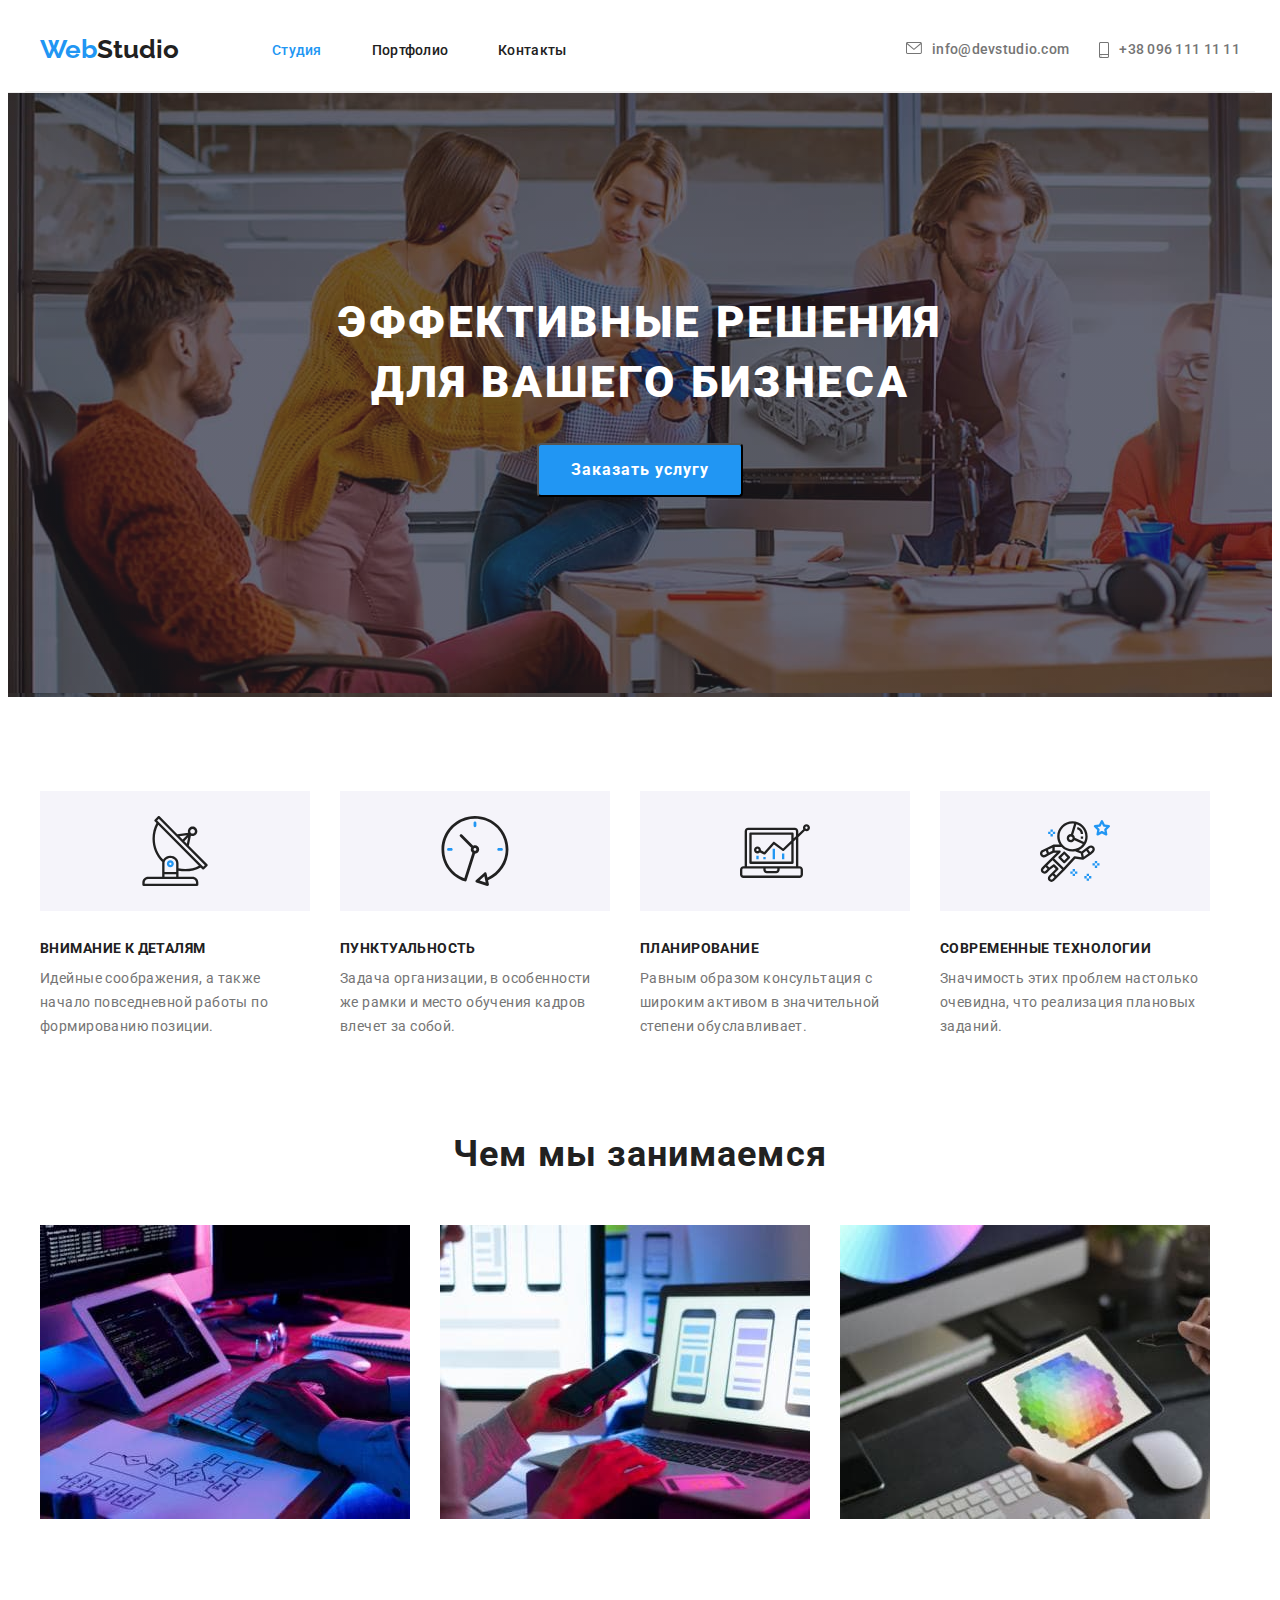
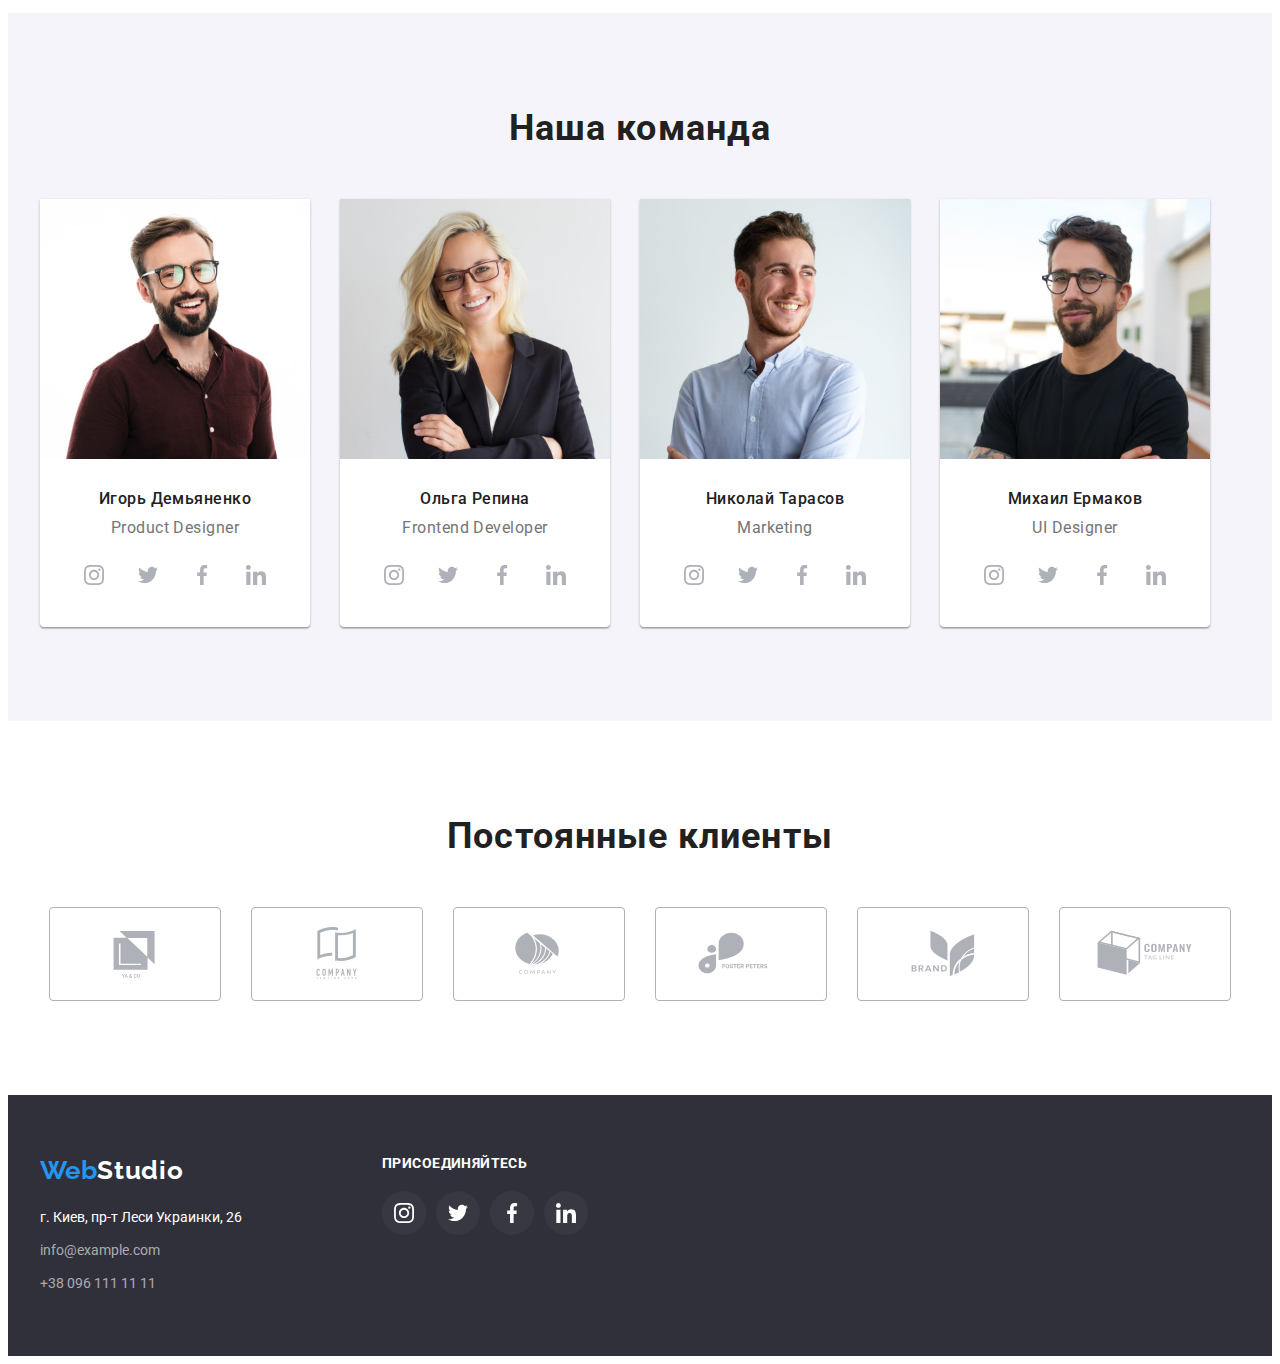
==== index.html @ 791f4f60 "hw4-finish" ====
<!DOCTYPE html>
<html lang="ru">
  <head>
    <meta charset="UTF-8" />
    <meta http-equiv="X-UA-Compatible" content="IE=edge" />
    <meta name="viewport" content="width=device-width, initial-scale=1.0" />
    <title>Студия</title>
    <link href="https://fonts.googleapis.com/css2?family=Raleway:wght@700&family=Roboto:wght@400;500;700;900&display=swap" rel="stylesheet">
    <link rel="stylesheet" href="https://cdnjs.cloudflare.com/ajax/libs/modern-normalize/1.1.0/modern-normalize.min.css" integrity="sha512-wpPYUAdjBVSE4KJnH1VR1HeZfpl1ub8YT/NKx4PuQ5NmX2tKuGu6U/JRp5y+Y8XG2tV+wKQpNHVUX03MfMFn9Q==" crossorigin="anonymous" referrerpolicy="no-referrer" />
    <link rel="stylesheet" href="./css/styles.css">
  </head>
  <body>
    <header class="header">
      <div class="container header"> 
         <nav class="site-nav">
      <a href="./index.html" class="logo">Web<span class="studio">Studio</span> </a>
        <ul class="site-nav-list">
          <li><a href="./index.html" class="nav-link-current">Студия</a></li>
          <li><a href="./portfolio.html" class="nav-link">Портфолио</a></li>
          <li><a href="" class="nav-link">Контакты</a></li>
        </ul>
      </nav>
      <ul class="contacts">
      <li><a href="mailto:info@devstudio.com" class="link  icon-envelope">
        <svg class="envelope" > 
          <use href="./image/icons.svg#icon-envelope"></use>
        </svg> 
        info@devstudio.com</a></li>
      <li><a href="tel:+380961111111" class="link icon-smartphone">
        <svg class="smartphone"> 
          <use href="./image/icons.svg#icon-smartphone"></use>
        </svg> 
        +38 096 111 11 11</a></li>
      </ul>
      </div>
    </header>
    
    <main >
      <section class="main-section">
        <div class="container">
        <h1 class="main-title"> Эффективные решения для вашего бизнеса</h1>
        <button type="button" class="button" >Заказать услугу</button>
        </div>
      </section>

      <section class="section">
        <div class="container">
        <h2 class="title hidden">Особености</h2>
        <ul class="features">
          <li class="features-item"> 
            <div class="features-icon">
              <svg width="70px" height="70px">
                <use href="./image/icons.svg#icon-antenna"></use>
              </svg>
            </div>
            <h3 class="features-title">Внимание к деталям</h3>
          <p class="features-text">Идейные соображения, а также начало повседневной работы по формированию позиции.</p></li>
          <li class="features-item">
            <div class="features-icon">
              <svg width="70px" height="70px">
                <use href="./image/icons.svg#icon-clock"></use>
              </svg>
            </div>
            <h3 class="features-title"> Пунктуальность</h3>
          <p class="features-text">Задача организации, в особенности же рамки и место обучения кадров влечет за собой.</p> </li>
          <li class="features-item">
            <div class="features-icon">
              <svg width="70px" height="70px">
                <use href="./image/icons.svg#icon-diagram"></use>
              </svg>
            </div>
            <h3 class="features-title"> Планирование</h3>
          <p class="features-text">Равным образом консультация с широким активом в значительной степени обуславливает.</p> </li>
          <li class="features-item">
            <div class="features-icon">
              <svg width="70px" height="70px">
                <use href="./image/icons.svg#icon-astronaut"></use>
              </svg>
            </div>
            <h3 class="features-title"> Современные технологии</h3>
          <p class="features-text">Значимость этих проблем настолько очевидна, что реализация плановых заданий.</p></li>
        </ul>
        </div>
      </section>

      <section class=" section work-section">
        <div class="container">
        <h2 class="title">Чем мы занимаемся</h2>
        <ul class="work-list">
          <li><img src="./image/photo_1.jpg" alt="написание кода" width="370" /></li>
          <li><img src="./image/photo_2.jpg" alt="создание интерфейса" width="370" /></li>
          <li><img src="./image/photo_3.jpg" alt="дизайн" width="370" /></li>
        </ul>
        </div>
      </section>

      <section class="section our-team-section">
        <div class="container">
        <h2 class="title">Наша команда</h2>
        <ul class="our-team">
          <li class="team-item"><img src="./image/img_1.jpg" alt="Игорь Демьяненко" width="270" />
            <div class="team-box">
          <h3 class="team-title">Игорь Демьяненко</h3>
          <p class="team-text">Product Designer</p>
          <ul class="social-links">
            <li> <a class="personal-link" href="" >
              <svg class="instagram" width="20px" height="20px">
                <use href="./image/icons.svg#icon-instagram"></use>
              </svg>
              </a>
            </li >
            <li ><a class="personal-link" href="" >
            <svg class="twitter" width="20px" height="20px">
              <use href="./image/icons.svg#icon-twitter"></use>      
            </svg>
            </a>
          </li>
            <li><a class="personal-link" href="" >
            <svg class="facebook" width="20px" height="20px">
              <use href="./image/icons.svg#icon-facebook"></use>
            </svg>
            </a>
            </li>
            <li><a class="personal-link" href="" >
            <svg class="linkedin" width="20px" height="20px">
              <use href="./image/icons.svg#icon-linkedin"></use>
            </svg>
          </a>
          </li>

          </ul>
        </div>
        </li>

          <li class="team-item"><img src="./image/img_2.jpg" alt="Ольга Репина" width="270" />
            <div class="team-box">
          <h3 class="team-title">Ольга Репина</h3>
          <p  class="team-text">Frontend Developer</p>
          <ul class="social-links">
            <li> <a class="personal-link" href="" >
              <svg class="instagram" width="20px" height="20px">
                <use href="./image/icons.svg#icon-instagram"></use>
              </svg>
              </a>
            </li>
            <li><a class="personal-link" href="" >
            <svg class="twitter" width="20px" height="20px">
              <use href="./image/icons.svg#icon-twitter"></use>      
            </svg>
            </a>
          </li>
            <li><a class="personal-link" href="" >
            <svg class="facebook" width="20px" height="20px">
              <use href="./image/icons.svg#icon-facebook"></use>
            </svg>
            </a>
            </li>
            <li><a class="personal-link" href="" >
            <svg class="linkedin" width="20px" height="20px">
              <use href="./image/icons.svg#icon-linkedin"></use>
            </svg>
          </a>
          </li>
          </ul>
        </div>
        </li>

          <li class="team-item"><img src="./image/img_3.jpg" alt="Николай Тарасов" width="270" />
            <div class="team-box">
          <h3 class="team-title">Николай Тарасов</h3>
           <p class="team-text">Marketing</p>
           <ul class="social-links">
            <li> <a class="personal-link" href="" >
              <svg class="instagram" width="20px" height="20px">
                <use href="./image/icons.svg#icon-instagram"></use>
              </svg>
              </a>
            </li>
            <li><a class="personal-link" href="" >
            <svg class="twitter" width="20px" height="20px">
              <use href="./image/icons.svg#icon-twitter"></use>      
            </svg>
            </a>
          </li>
            <li><a class="personal-link" href="" >
            <svg class="facebook" width="20px" height="20px">
              <use href="./image/icons.svg#icon-facebook"></use>
            </svg>
            </a>
            </li>
            <li><a class="personal-link" href="" >
            <svg class="linkedin" width="20px" height="20px">
              <use href="./image/icons.svg#icon-linkedin"></use>
            </svg>
          </a>
          </li>

          </ul>
           </div>
        </li>

          <li class="team-item"><img src="./image/img_4.jpg" alt="Михаил Ермаков" width="270" />
            <div class="team-box">
          <h3 class="team-title">Михаил Ермаков</h3>
           <p class="team-text">UI Designer</p>
           <ul class="social-links">
            <li> <a class="personal-link" href="" >
              <svg class="instagram" width="20px" height="20px">
                <use href="./image/icons.svg#icon-instagram"></use>
              </svg>
              </a>
            </li>
            <li><a class="personal-link" href="" >
            <svg class="twitter" width="20px" height="20px">
              <use href="./image/icons.svg#icon-twitter"></use>      
            </svg>
            </a>
          </li>
            <li><a class="personal-link" href="" >
            <svg class="facebook" width="20px" height="20px">
              <use href="./image/icons.svg#icon-facebook"></use>
            </svg>
            </a>
            </li>
            <li><a class="personal-link" href="" >
            <svg class="linkedin" width="20px" height="20px">
              <use href="./image/icons.svg#icon-linkedin"></use>
            </svg>
          </a>
          </li>

          </ul>
           </div>
        </li>
        </ul>
        </div>
      </section>
      <section class="section"> 
        <div class="conteiner">
          <h2 class="title"> Постоянные клиенты</h2>
          <ul class="our-clients">
            <li><a class="clients" href="">
              <svg class="client-icon" widht="106" height="60">
                <use href="./image/icons.svg#icon-Logo-6"></use>
              </svg>
            </a></li>
            <li><a class="clients" href="">
              <svg class="client-icon" widht="106" height="60">
                <use href="./image/icons.svg#icon-Logo"></use>
              </svg>
            </a></li>
            <li><a class="clients" href="">
              <svg class="client-icon" widht="106" height="60">
                <use href="./image/icons.svg#icon-Logo-2"></use>
              </svg>
            </a></li>
            <li><a class="clients" href="">
              <svg class="client-icon" widht="106" height="60">
                <use href="./image/icons.svg#icon-Logo-3"></use>
              </svg>
            </a></li>
            <li><a class="clients" href="">
              <svg class="client-icon" widht="106" height="60">
                <use href="./image/icons.svg#icon-Logo-4"></use>
              </svg>
            </a></li>
            <li><a class="clients" href="">
              <svg class="client-icon" widht="106" height="60">
                <use href="./image/icons.svg#icon-Logo-5"></use>
              </svg>
            </a></li>
          </ul>
        </div>

      </section>
      </main>
      <footer class="footer">
        <div class="container footer-container ">
          <div class="footer-box"> 
        <a href="./index.html" class="logo footer-logo">Web<span class="footer-studio">Studio</span> </a>
        <address>
          <ul class="footer-contacts">
          <li><a href="https://goo.gl/maps/DuqMqpGjKm9cCFHp8" target="_blank" rel="noopener, noindex, nofollow" class="location">г. Киев, пр-т Леси Украинки, 26</a></li>
          <li><a href="mailto:info@example.com" class="footer-link">info@example.com </a></li>
          <li><a href="tel:+380961111111" class="footer-link">+38 096 111 11 11</a></li>
        </ul>
        </address></div>
       
        <div class="social-footer">
          <h3 class="footer-title">присоединяйтесь</h3>
          <ul class="footer-add">
            <li> <a class="social-footer-link" href="">
              <svg class="footer-icon" width="20px" height="20px">
                <use href="./image/icons.svg#icon-instagram"></use>
              </svg>
            </a>
            </li>
            <li> <a class="social-footer-link" href="">
              <svg class="footer-icon" width="20px" height="20px">
                <use href="./image/icons.svg#icon-twitter"></use>
              </svg>
            </a>
            </li>
            <li> <a class="social-footer-link" href="">
              <svg class="footer-icon" width="20px" height="20px">
                <use href="./image/icons.svg#icon-facebook"></use>
              </svg>
            </a>
            </li>
            <li> <a class="social-footer-link" href="">
              <svg class="footer-icon" width="20px" height="20px">
                <use href="./image/icons.svg#icon-linkedin"></use>
              </svg>
            </a>
            </li>
          </ul>
        </div> 
      </div>
      </footer>
    
  </body>
</html>
---- css/styles.css ----
:root {
    --primary-text-color: #212121;
    --title-text-color: #757575;
    --accent-color: #2196F3;
    --primary-bg-color:#FFFFFF; 
    --bg-color: #2F303A;
    --bg-color-item: #EEEEEE;
    --buttons-bg-color: #F5F4FA;
    --border-box: #eeeeee;
    --social-color: #AFB1B8;  
    --icon-bg-color:  #ffffff0a;
    
}
body {
    font-family: 'Roboto', sans-serif;
    background-color: var(--primary-bg-color) ;   
}
.container {
    width: 1200px;
    padding-right: 15px;
    padding-left: 15px;
    margin: 0 auto;
}

p,h1,h2,h3,h4,h5,h6 {
    margin: 0;
}

img { 
    display: block;
}

/* Header  */

.header {
    background-color: var(--primary-bg-color);
    border-bottom: 1px solid var(--border-box);  
}

.container.header{
    display: flex;
    align-items: center;
}

.logo {
    font-family: 'Raleway', sans-serif;
    font-weight: 700;
    font-size: 26px;
    line-height: 1.19;
    color: var(--accent-color);
    text-decoration: none;
    cursor: default;
}

.studio {
    color: var(--primary-text-color);
}

ul {
    margin: 0;
    padding-left: 0;
    list-style: none; 
}
.site-nav {
  align-items: center;
  display: flex;
}

.site-nav-list,
.contacts {
  display: flex; 
  margin: 0;
  padding-top: 32px;
  padding-bottom: 32px;
}


.site-nav-list {
    margin-left: 93px;
    
}
.site-nav-list li+li {
    margin-left: 50px;
}

.nav-link {
    font-family: 'Roboto';
    font-style: normal;
    font-weight: 500;
    font-size: 14px;
    line-height: 1.14;
    letter-spacing: 0.02em;
    color: var(--primary-text-color) ;
    text-decoration: none;
}
.nav-link:hover,
.nav-link:focus {
    color: var(--accent-color);
}

.nav-link-current {   
    font-weight: 500;
    font-size: 14px;
    line-height: 1.14;
    letter-spacing: 0.02em;
    color: var(--accent-color);
    text-decoration: none;
   
}
.nav-link,
.nav-link-current {
    position: relative;
}
.link {
    font-style: normal;
    font-weight: 500;
    font-size: 14px;
    line-height: 1.14;
    letter-spacing: 0.02em;
    color: var(--title-text-color);
    text-decoration: none;
    display: flex;
    
} 
.link:hover,
.link:focus {
    color: var(--accent-color);
  
}

.contacts {
    margin-left: auto;
    display: flex;
}

.envelope  {
    margin-right: 10px;
    width: 16px;
    height: 12px;
    fill: var(--title-text-color);
    
}
.smartphone {
    width: 10px;
    height: 16px;
    margin-right: 10px;
    fill: var(--title-text-color);
}
.icon-smartphone:hover .smartphone,
.icon-smartphone:focus .smartphone {
  fill: var(--accent-color);
}
.icon-envelope:hover .envelope,
.icon-envelope:focus .envelope {
    fill: var(--accent-color);
}

.link {
    margin-left: 30px;
}

/* Main section */

.main-section {
    text-align: center;
    color: var(--primary-bg-color);
    padding-top: 200px;
    padding-bottom: 200px;
    max-width: 1600px;
    margin-left: auto;
    margin-right: auto;
    background-image: linear-gradient(
      to right,
      rgba(47, 48, 58, 0.4),
      rgba(47, 48, 58, 0.4)),
    url(../image/background-photo.jpg);
    background-color: var(--bg-color)
}
.main-title {
    font-weight: 900;
    font-size: 44px;
    line-height: 1.36;
    letter-spacing: 0.06em;
    text-transform: uppercase;
    color: var(--primary-bg-color);
    width: 696px;
    margin: 0 auto 30px auto;
}

.button {
    font-family: 'Roboto', sans-serif;
    font-weight: 700;
    font-size: 16px;
    line-height: 1.88;
    align-items: center;
    text-align: center;
    letter-spacing: 0.06em;
    color: var(--primary-bg-color);
    background-color: var(--accent-color);
    border-radius: 4px;
    padding: 10px 32px;
    cursor: pointer;
}

/* Features */

.section {
    padding-top: 94px;
    padding-bottom: 94px;
}
.features {
    display: flex;
    padding-left: 0;
} 
.features-item:not(:last-child){
    margin-right: 30px;
}
.features li{
    width: 270px;
}

.features-title {
    font-weight: 700;
    font-size: 14px;
    line-height: 1.14;
    letter-spacing: 0.03em;
    text-transform: uppercase;   
    color: var(--primary-text-color);
    margin-bottom: 10px;
}
.features-text {
    font-weight: 400;
    font-size: 14px;
    line-height: 1.71;
    letter-spacing: 0.03em;
    color: var(--title-text-color);  
}

.features-icon {
    background-color: var(--buttons-bg-color);
    display: flex;
    justify-content: center;
    align-items: center;
    width: 270px;
    height: 120px;
    margin-bottom: 30px;
}
  
.title {
    font-weight: 700;
    font-size: 36px;
    line-height: 1.17;
    letter-spacing: 0.03em;
    color: var(--primary-text-color);  
    margin-top: 0;
    margin-bottom: 50px;
    text-align: center;
}
.title.hidden {
    position: absolute;
    width: 1px;
    height: 1px;
    margin: -1px;
    border: 0;
    padding: 0;
    white-space: nowrap;
    clip-path: inset(100%);
    clip: rect(0 0 0 0);
    overflow: hidden;
}

/* Our work */
.work-section {
    padding-top: 0;
    padding-bottom: 94px;
    
}
.work-list  {
    display: flex;
    
}
.work-list li+li {
    margin-left: 30px;
}
/* Our team*/

.our-team-section {
    background-color: var(--buttons-bg-color); 
}
.our-team {
    
    display: flex;
    padding-left: 0;
    margin-bottom: 0;
    margin-top: 0;
}
.team-item {
    background-color: var(--primary-bg-color);
    box-shadow: 0px 1px 3px #00000033, 0px 1px 1px #00000024,
    0px 2px 1px #0000001f;
    border-radius: 0px 0px 4px 4px;


}
.our-team li+li {
    margin-left: 30px;
}

.team-box {
    padding-top: 30px;
    padding-bottom: 30px;
}

.team-title {
    font-weight: 500;
    font-size: 16px;
    line-height: 1.19;
    letter-spacing: 0.03em;
    color: var(--primary-text-color); 
    margin-bottom: 10px; 
    margin-top: 0;
    text-align: center;
}

.team-text {
    font-weight: 400;
    font-size: 16px;
    line-height: 1.19;
    letter-spacing: 0.03em;
    color: var(--title-text-color);
    text-align: center;
    margin-bottom: 16px;
}
.social-links {
    display: flex;
    justify-content: center;   
}
.social-links li+li{
    margin-left: 10px;
}
.personal-link {
   display: flex;
   justify-content: center;
   width: 44px;
   height: 44px;
   border-radius: 50%;
   align-items: center;
   color: var(--social-color);
}
.personal-link {
    fill: var(--social-color);
}
.personal-link:hover,
.personal-link:focus {
    background-color: #2196F3;
    fill: var(--primary-bg-color);
}

/* Clients */
.our-clients{
    display: flex;
    justify-content: center;
    text-align: center;   
}
.our-clients li+li{
    margin-left: 30px;
}

.clients {
    display: flex;
    justify-content: center;
    align-items: center;
    width: 170px;
    height: 92px;
    border: 1px solid var(--social-color); 
    border-radius: 4px; 
}
.client-icon {
    fill: var(--social-color);  
}
.clients:hover,
.clients:focus{
    border: 1px solid var(--accent-color);
}
.client-icon:hover, 
.client-icon:focus{
    fill: var(--accent-color);
}


/* Footer */

.footer {
    background: var(--bg-color); 
    padding-top: 60px;
    padding-bottom: 60px; 
    display: flex;
    justify-content: center;
    align-items: center;
}

.footer-container.container {
    display: flex;
}
.social-footer{
    margin-left: 70px;
}
.logo.footer-logo {
    display: block;
    margin-bottom: 20px;    
}

.footer-studio {
    font-weight: 700;
    font-size: 26px;
    line-height: 1.19;
    letter-spacing: 0.03em;
    color: var(--primary-bg-color); 
    
}

.location {
     font-style: normal;
    font-size: 14px;
    line-height: 1.71;
    color: var(--primary-bg-color);
    text-decoration: none; 
    cursor: default;  
}
.location:hover,
.location:focus {
    color: var(--accent-color);
   
}
.footer-contacts {
    padding-left: 0;
    margin-right: 70px;
}
.footer-contacts li+li {
    margin-top: 9px;
}

.footer-link {
    font-style: normal;
    font-size: 14px;
    line-height: 1.71;
    color: rgba(255, 255, 255, 0.6);
    text-decoration: none;
     cursor: default;  
}
.footer-link:hover,
.footer-link:focus {
    color: var(--accent-color);
}
.footer-title {
    font-family: 'Roboto';
    font-style: normal;
    font-weight: 700;
    font-size: 14px;
    line-height: 16px;
    letter-spacing: 0.03em;
    text-transform: uppercase;
    color: var(--primary-bg-color);
    margin-bottom: 20px;
}
.footer-add {
    display: flex;
}
.footer-add li+li {
    margin-left: 10px;
}

.social-footer-link {
    display: flex;
   justify-content: center;
   width: 44px;
   height: 44px;
   border-radius: 50%;
   align-items: center;
   fill: var(--primary-bg-color);
   background-color: var(--icon-bg-color);
}
.social-footer-link:hover,
.social-footer-link:focus {
    background-color: var(--accent-color);
    
}
.social-footer-link:focus {
    background-color: var(--accent-color);
    border: none;
}
/* portfolio */
.portfolio-buttons {
    margin: 0 auto 50px;
    display: flex;
    justify-content: center;
}

.portfolio-button {
    background: var(--buttons-bg-color);
    color: var(--primary-text-color);
    font-weight: 500;
    font-size: 16px;
    line-height: 1.63; 
    letter-spacing: 0.03em;
    cursor: pointer;
    text-align: center;
    padding: 6px 22px;  
    border-radius: 4px;
    border: none;
}

.button-item:not(:first-child) {
    margin-left: 8px;
}
.portfolio-button:hover, 
.portfolio-button:focus {
    color: var(--primary-bg-color);
    background: var(--accent-color);
}
.our-portfolio {
    display: flex;
    flex-wrap: wrap;
}
.our-portfolio li:not(:nth-of-type(3n)) {
    margin-right: 30px;
}
.our-portfolio li:not(:nth-last-child(-n + 3)) {
    margin-bottom: 30px;
}

.portfolio-link {
    text-decoration: none;
    cursor: pointer;
}
.project-box {
    padding: 20px 24px;
    border-bottom: 1px solid var(--border-box);
    border-right:1px solid var(--border-box) ;
    border-left: 1px solid var(--border-box);
    
}
.our-portfolio-item:hover {
    box-shadow: 0px 1px 1px rgba(0, 0, 0, 0.12), 0px 4px 4px rgba(0, 0, 0, 0.06), 1px 4px 6px rgba(0, 0, 0, 0.16);

}

.our-portfolio-title {
    font-weight: 700;
    font-size: 18px;
    line-height: 2;
    letter-spacing: 0.06em;
    color: var(--primary-text-color);
    margin-bottom: 4px;
}
.our-portfolio-text {
    font-weight: 400;
    font-size: 16px;
    line-height: 1.88;
    letter-spacing: 0.03em;
    color: var(--title-text-color);
}
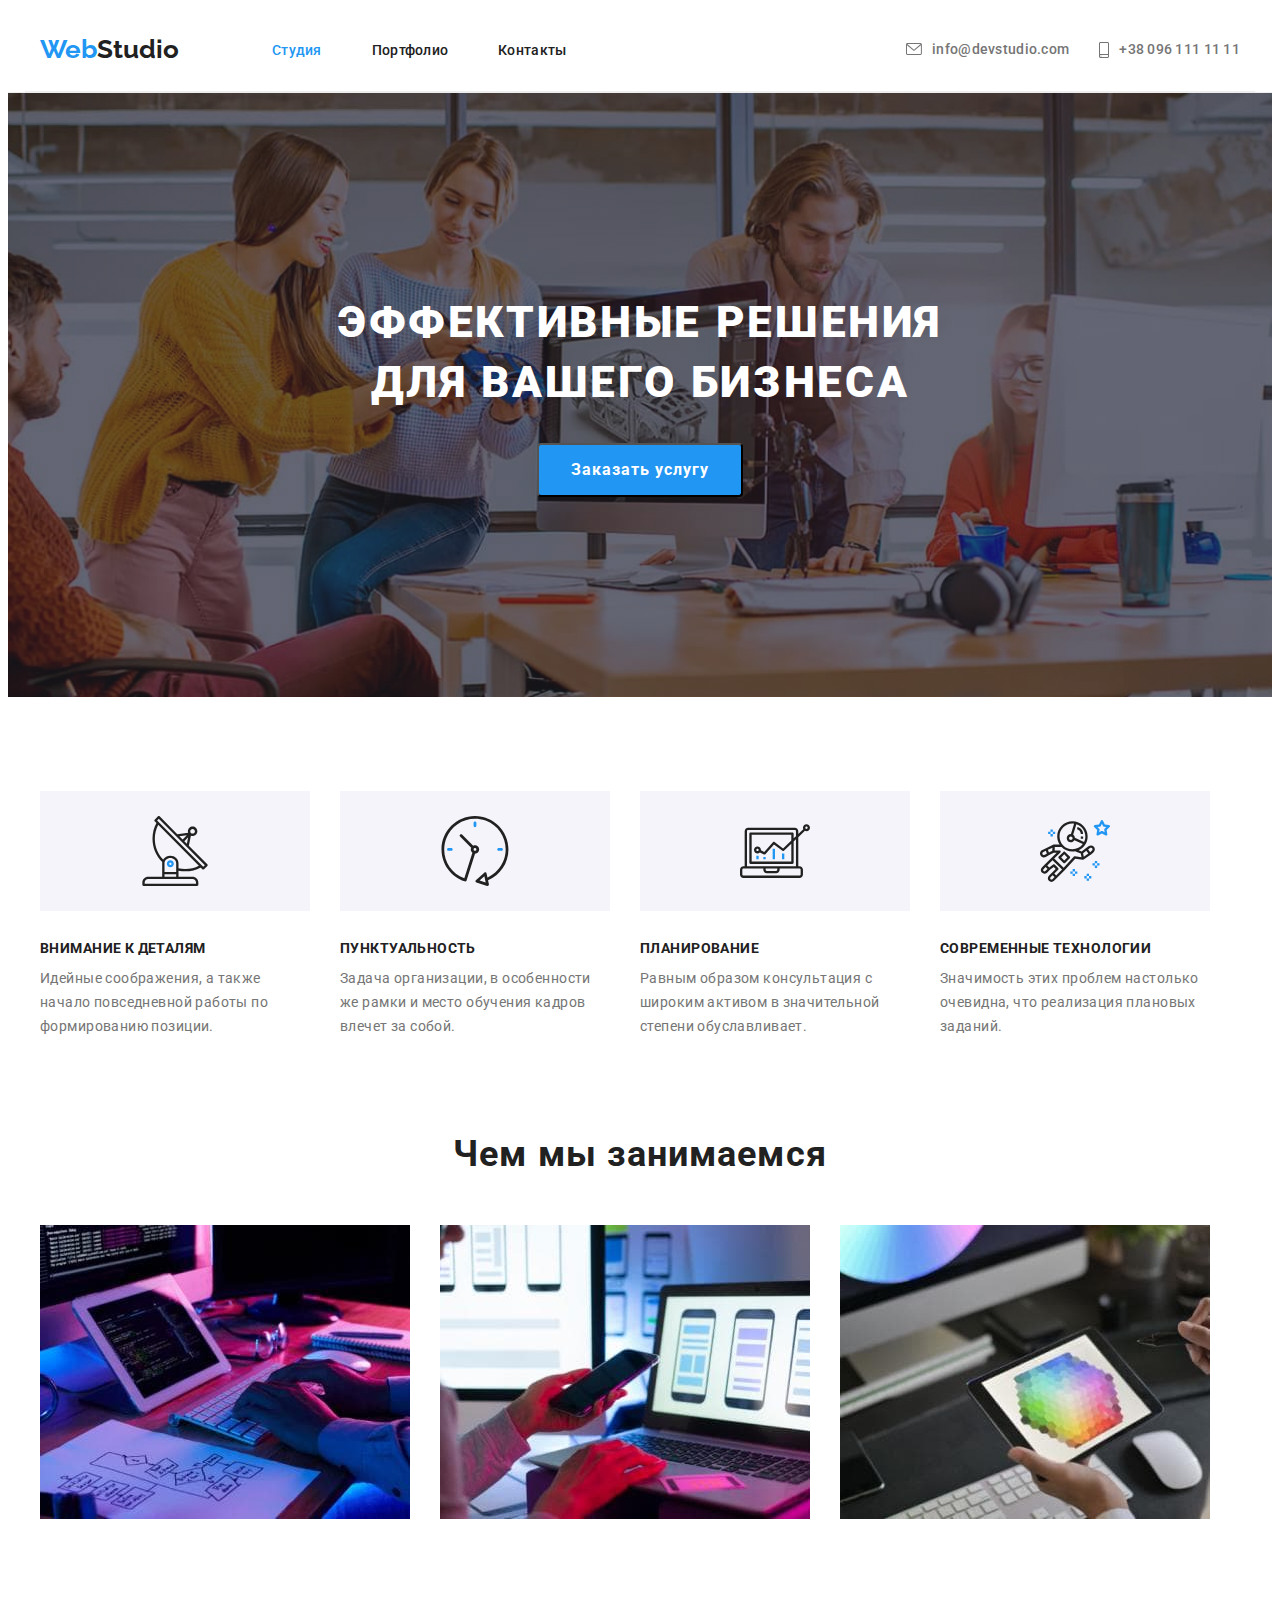
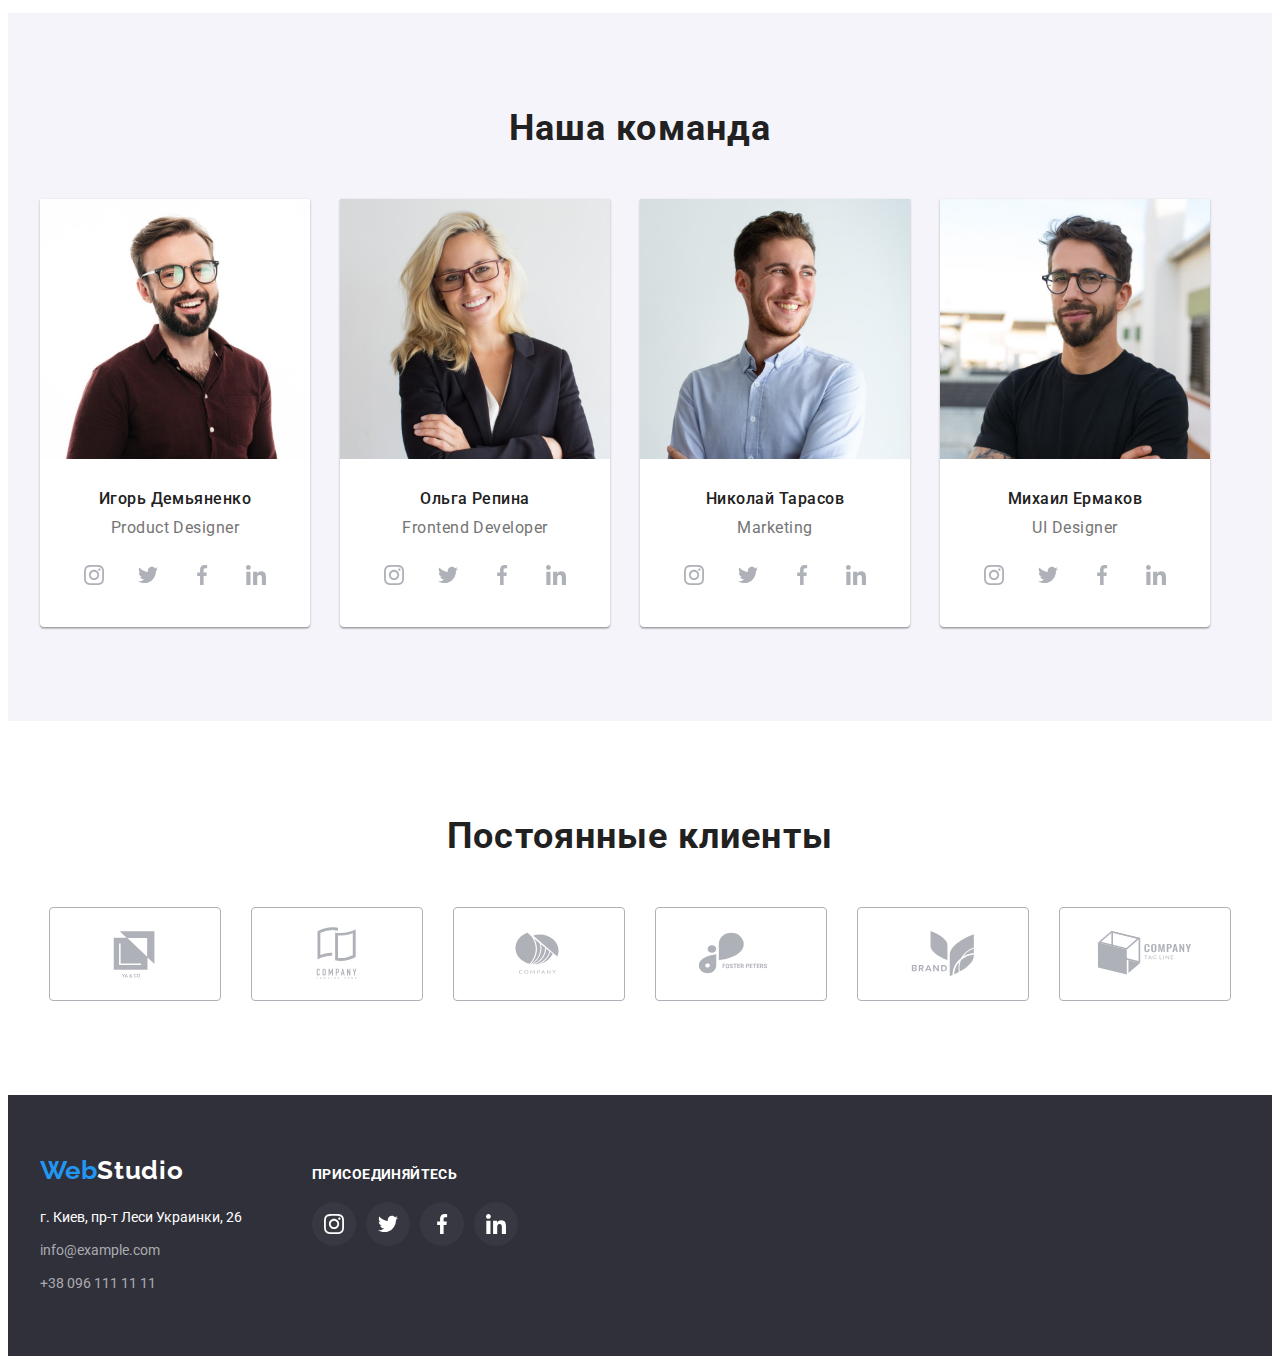
==== commit 4cd71b81: "hw-4" ====
--- a/index.html
+++ b/index.html
@@ -236,36 +236,37 @@
         </div>
       </section>
       <section class="section"> 
-        <div class="conteiner">
+        <div class="container">
           <h2 class="title"> Постоянные клиенты</h2>
           <ul class="our-clients">
             <li><a class="clients" href="">
-              <svg class="client-icon" widht="106" height="60">
+              <svg class="client-icon" width="106" height="60">
                 <use href="./image/icons.svg#icon-Logo-6"></use>
               </svg>
-            </a></li>
-            <li><a class="clients" href="">
-              <svg class="client-icon" widht="106" height="60">
+            </a>
+          </li>
+            <li><a class="clients" href="">
+              <svg class="client-icon" width="106" height="60">
                 <use href="./image/icons.svg#icon-Logo"></use>
               </svg>
             </a></li>
             <li><a class="clients" href="">
-              <svg class="client-icon" widht="106" height="60">
+              <svg class="client-icon" width="106" height="60">
                 <use href="./image/icons.svg#icon-Logo-2"></use>
               </svg>
             </a></li>
             <li><a class="clients" href="">
-              <svg class="client-icon" widht="106" height="60">
+              <svg class="client-icon" width="106" height="60">
                 <use href="./image/icons.svg#icon-Logo-3"></use>
               </svg>
             </a></li>
             <li><a class="clients" href="">
-              <svg class="client-icon" widht="106" height="60">
+              <svg class="client-icon" width="106" height="60">
                 <use href="./image/icons.svg#icon-Logo-4"></use>
               </svg>
             </a></li>
             <li><a class="clients" href="">
-              <svg class="client-icon" widht="106" height="60">
+              <svg class="client-icon" width="106" height="60">
                 <use href="./image/icons.svg#icon-Logo-5"></use>
               </svg>
             </a></li>
--- a/css/styles.css
+++ b/css/styles.css
@@ -120,7 +120,7 @@
     color: var(--title-text-color);
     text-decoration: none;
     display: flex;
-    
+    align-items: center;
 } 
 .link:hover,
 .link:focus {
@@ -174,7 +174,10 @@
       rgba(47, 48, 58, 0.4),
       rgba(47, 48, 58, 0.4)),
     url(../image/background-photo.jpg);
-    background-color: var(--bg-color)
+    background-color: var(--bg-color);
+    background-size: cover;
+    background-position: 50% 50%;
+    background-repeat: no-repeat;
 }
 .main-title {
     font-weight: 900;
@@ -360,7 +363,7 @@
 .our-clients{
     display: flex;
     justify-content: center;
-    text-align: center;   
+      
 }
 .our-clients li+li{
     margin-left: 30px;
@@ -378,14 +381,14 @@
 .client-icon {
     fill: var(--social-color);  
 }
+
+
 .clients:hover,
-.clients:focus{
-    border: 1px solid var(--accent-color);
-}
-.client-icon:hover, 
-.client-icon:focus{
-    fill: var(--accent-color);
-}
+.clients:focus { 
+   border-color: var(--accent-color);
+   fill: var(--accent-color);
+}
+
 
 
 /* Footer */
@@ -394,13 +397,12 @@
     background: var(--bg-color); 
     padding-top: 60px;
     padding-bottom: 60px; 
-    display: flex;
-    justify-content: center;
-    align-items: center;
+    
 }
 
 .footer-container.container {
     display: flex;
+    align-items: baseline;
 }
 .social-footer{
     margin-left: 70px;
@@ -434,7 +436,7 @@
 }
 .footer-contacts {
     padding-left: 0;
-    margin-right: 70px;
+    
 }
 .footer-contacts li+li {
     margin-top: 9px;
@@ -517,6 +519,7 @@
 .portfolio-button:focus {
     color: var(--primary-bg-color);
     background: var(--accent-color);
+    box-shadow: 0px 3px 1px rgba(0, 0, 0, 0.1), 0px 1px 2px rgba(0, 0, 0, 0.08), 0px 2px 2px rgba(0, 0, 0, 0.12);
 }
 .our-portfolio {
     display: flex;
@@ -540,9 +543,13 @@
     border-left: 1px solid var(--border-box);
     
 }
-.our-portfolio-item:hover {
+.portfolio-link{
+    display: block;
+}
+
+.portfolio-link:hover,
+.portfolio-link:focus {
     box-shadow: 0px 1px 1px rgba(0, 0, 0, 0.12), 0px 4px 4px rgba(0, 0, 0, 0.06), 1px 4px 6px rgba(0, 0, 0, 0.16);
-
 }
 
 .our-portfolio-title {
